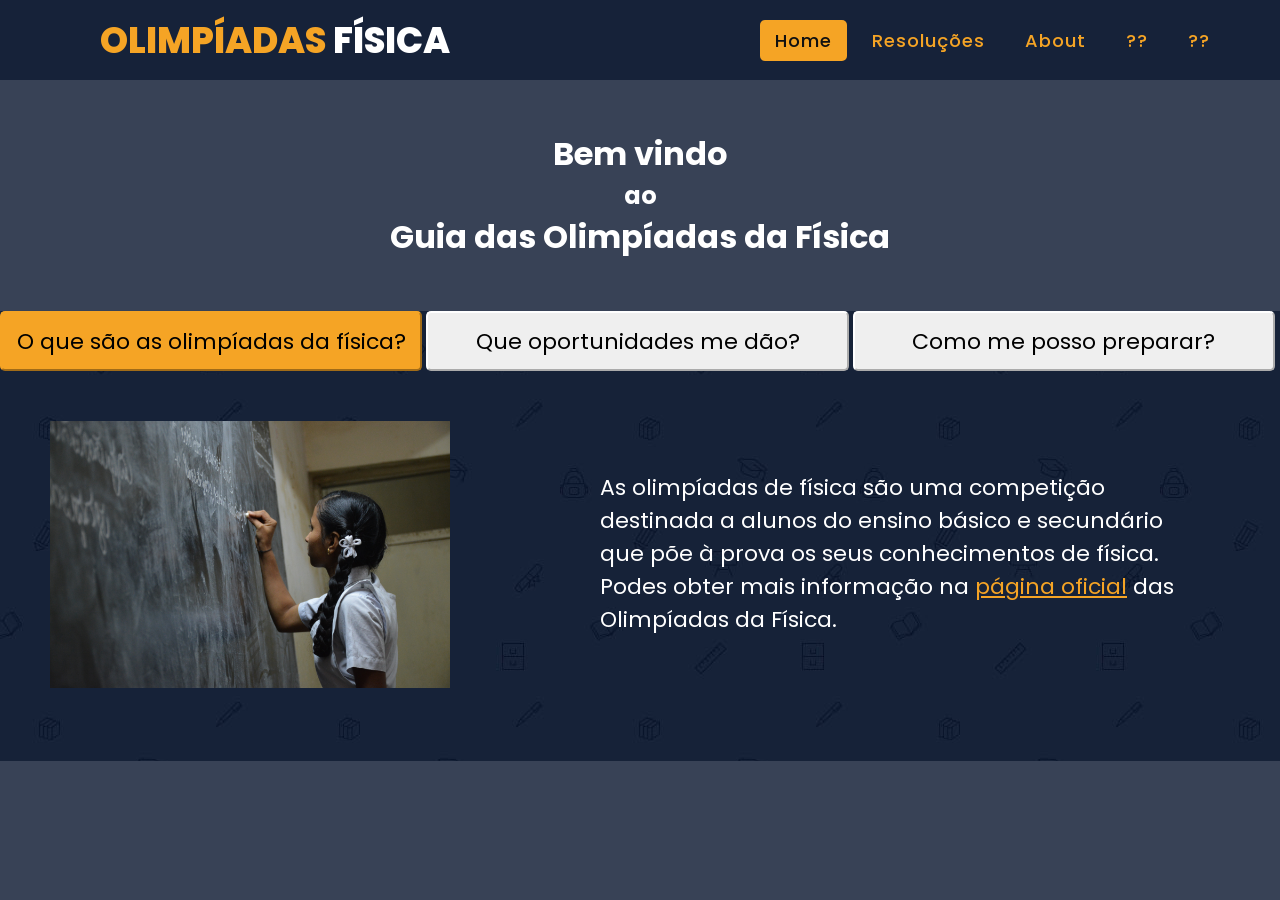
==== index.html @ 45d1bfbf "tabs" ====
<!DOCTYPE html>
<html dir="ltr">
  <head>
    <meta charset="utf-8">
    <title>Guia Olimpíadas da Física</title>
      
    <!--Style-->
    <link rel="stylesheet" href="https://cdnjs.cloudflare.com/ajax/libs/font-awesome/5.15.3/css/all.min.css"/>
    <link rel="stylesheet" href="navbar.css">
    <link rel="stylesheet" href="homestyle.css">
    <meta name="viewport" content="width=device-width, initial-scale=1.0">
  </head>
  <body>
    <nav>
      <div class="logo">
        <span style="color:#f5a425">Olimpíadas</span> Física
      </div>
      <input type="checkbox" id="click">
      <label for="click" class="menu-btn">
        <i class="fas fa-bars"></i>
      </label>
      <ul>
        <li><a class="active" href="#">Home</a></li>
        <li><a href="resolucoes/indice.html">Resoluções</a></li>
        <li><a href="#">About</a></li>
        <li><a href="#">??</a></li>
        <li><a href="#">??</a></li>
      </ul>
    </nav>

    <div id="welcome">
      <h1>Bem vindo</h1>

      <h2>ao</h2>
      <h1>Guia das Olimpíadas da Física</h1>
    </div>

    <div class="tab-zone">
      <div class="tab-bar">
        <button class="tablink active" onclick="openTab(event,'What')">O que são as olimpíadas da física?</button>
        <button class="tablink" onclick="openTab(event,'Why')">Que oportunidades me dão?</button>
        <button class="tablink" onclick="openTab(event,'How')">Como me posso preparar?</button>
      </div>
    
      <div id="What" class="tab">
        <div class="tab-image">
          <img src="what.jpeg" width="400" alt="imagem">
        </div>

        <div class="tab-text1">
          <p>As olimpíadas de física são uma competição destinada a alunos do ensino básico e secundário 
          que põe à prova os seus conhecimentos de física. Podes obter mais informação na <a href="https://olimpiadas.spf.pt/" target="blank">página oficial</a> das Olimpíadas da Física.</p>
        </div>
      </div>

      <div id="Why" class="tab" style="display:none">
        <div class="tab-image">
          <img src="why.jpeg" width="400" alt="imagem">
        </div>

        <div id="tab-text2">
          <p>Para além de explorares o fascinante mundo da física e conheceres pessoas tão interessadas como tu, poderás também
          ter a oportunidade de representar Portugal em provas internacionais<sup>*</sup>.
          </p>

          <p style="font-size:14px"><sup>*</sup>Os melhores classificados do escalão A serão chamados para uma prova de qualificação para representarem Portugal nas 
          <a href="http://euso.eu/" target="blank">EUSO (European Union Science Olympiad)</a>, uma prova em equipa com elevado carácter experimental que conjuga 
          física, química e biologia. 
          </p>

          <p style="font-size:14px"><sup>*</sup>Os 20 melhores classificados do escalão B serão chamados para participar no Quark, onde terão sessões de preparação com 
          docentes da Universidade de Coimbra. Após a preparação, é feita uma prova de seleção para apurar os alunos que irão representar
          Portugal nas <a href="https://www.ipho-new.org/" target="blank">IPhO (International Physics Olympiad)</a> e nas 
          <a href="http://www1.fisica.org.br/~oibf/home/" target="blank">OIbF (Olimpíadas Iberoamericanas de Física)</a>.
          </p>
        </div>
      </div>

      <div id="How" class="tab" style="display:none">
        <div class="tab-image">
          <img src="how.jpeg" width="400" alt="imagem">
        </div>
        <div class="tab-text1">
          <p>Aqui podes encontrar vários recursos e dicas para dominares o currículo das olimpíadas, assim como exercícios e
          resoluções de olimpíadas anteriores.</p>

          <p style="color:#f5a425">De que estás à espera para começar? :D</p>
        </div>
      </div>
    </div>

<script>
function openTab(evt, cityName) {
  var i, x, tablinks;
  x = document.getElementsByClassName("tab");
  for (i = 0; i < x.length; i++) {
    x[i].style.display = "none";
  }
  tablinks = document.getElementsByClassName("tablink");
  for (i = 0; i < x.length; i++) {
    tablinks[i].className = tablinks[i].className.replace(" active", "");
  }
  document.getElementById(cityName).style.display = "block";
  evt.currentTarget.className += " active";
}
</script>

  </body>
</html>
---- navbar.css ----
@import url('https://fonts.googleapis.com/css?family=Poppins:400,500,600,700&display=swap');

*{
  margin: 0;
  padding: 0;
  box-sizing: border-box;
  font-family: 'Poppins', sans-serif;
} 
nav{
  display: flex;
  height: 80px;
  width: 100%;
  background: rgba(22,34,57,0.99);
  align-items: center;
  justify-content: space-between;
  padding: 0 50px 0 100px;
  flex-wrap: wrap;
}
nav .logo{
  text-transform: uppercase;
  font-weight: 800;
  font-size: 36px;
  
}
nav ul{
  display: flex;
  flex-wrap: wrap;
  list-style: none;
}
nav ul li{
  margin: 0 5px;
}
nav ul li a{
  color: #f2f2f2;
  text-decoration: none;
  font-size: 18px;
  font-weight: 500;
  padding: 8px 15px;
  border-radius: 5px;
  letter-spacing: 1px;
  transition: all 0.3s ease;
}
nav ul li a.active,
nav ul li a:hover{
  color: #111;
  background: #f5a425
}
nav .menu-btn i{
  color: #fff;
  font-size: 22px;
  cursor: pointer;
  display: none;
}
input[type="checkbox"]{
  display: none;
}
@media (max-width: 1000px){
  nav{
    padding: 0 40px 0 50px;
  }
}
@media (max-width: 920px) {
  nav .menu-btn i{
    display: block;
  }
  #click:checked ~ .menu-btn i:before{
    content: "\f00d";
  }
  nav ul{
    position: fixed;
    top: 80px;
    left: -100%;
    background: #111;
    height: 100vh;
    width: 100%;
    text-align: center;
    display: block;
    transition: all 0.3s ease;
  }
  #click:checked ~ ul{
    left: 0;
  }
  nav ul li{
    width: 100%;
    margin: 40px 0;
  }
  nav ul li a{
    width: 100%;
    margin-left: -100%;
    display: block;
    font-size: 20px;
    transition: 0.6s cubic-bezier(0.68, -0.55, 0.265, 1.55);
  }
  #click:checked ~ ul li a{
    margin-left: 0px;
  }
  nav ul li a.active,
  nav ul li a:hover{
    background: none;
    color: #f5a425;
  }
}
.content{
  position: absolute;
  top: 50%;
  left: 50%;
  transform: translate(-50%, -50%);
  text-align: center;
  z-index: -1;
  width: 100%;
  padding: 0 30px;
  color: #1b1b1b;
}
.content div{
  font-size: 40px;
  font-weight: 700;
}
---- homestyle.css ----
body {
	background-color: rgba(22,34,57,0.85);
	color: white;
}

#content {
  margin: 20px;
}

a:link {
  color: #f5a425
}

a:hover {
  opacity: 0.8;
}

a:visited {
  color: #f5a425
}

#welcome {
  text-align: center;
  margin-top: 50px;
  margin-bottom: 50px;
}


.tab-bar {
  width: 100%;
  margin: auto;
}

.tablink {
  width:33%;
  height: 60px;
  font-size: 22px;
  border-radius: 5px;
  border-color: white;
}

.tablink:hover {
  background-color: #f5a425;
  border-color: #f5a425;
  transition: all 0.3s ease;
}

.active {
  background-color: #f5a425;
  border-color: #f5a425;
}

.tab-zone {
  background-image: url("tabs-background.jpg");
  background-color: rgba(22,34,57,0.85);
  height: 450px;
}

.tab-image{
  width: 500px;
  float: left;
  margin: 50px;
}

.tab-text1 {
  padding: 100px;
  font-size: 22px;
}

#tab-text2 {
  padding: 50px;
  font-size: 20px;
}

#tab-text2 p {
  margin-bottom: 20px;
}

.tab-text1 p {
  margin-bottom: 20px;
}
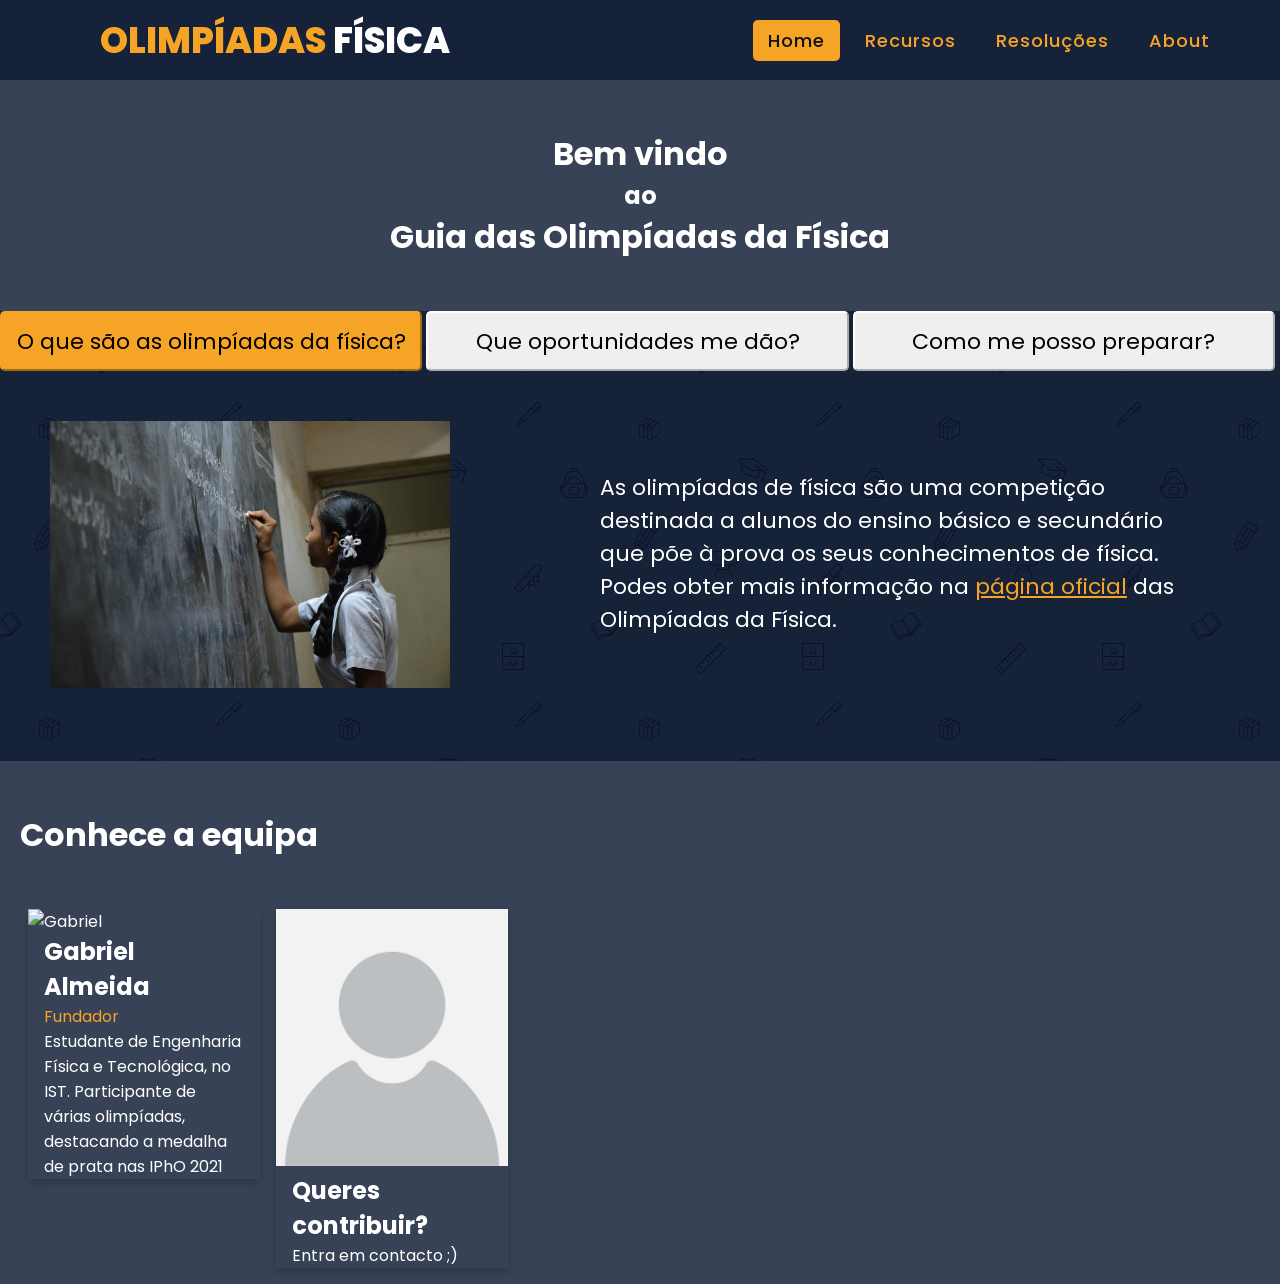
==== commit be44bd88: "2021 resolucoes" ====
--- a/index.html
+++ b/index.html
@@ -9,6 +9,9 @@
     <link rel="stylesheet" href="navbar.css">
     <link rel="stylesheet" href="homestyle.css">
     <meta name="viewport" content="width=device-width, initial-scale=1.0">
+
+    <!--Script-->
+    <script type="text/javascript" src="tabscript.js"></script>
   </head>
   <body>
     <nav>
@@ -21,10 +24,9 @@
       </label>
       <ul>
         <li><a class="active" href="#">Home</a></li>
+        <li><a href="recursos.html">Recursos</a></li>
         <li><a href="resolucoes/indice.html">Resoluções</a></li>
-        <li><a href="#">About</a></li>
-        <li><a href="#">??</a></li>
-        <li><a href="#">??</a></li>
+        <li><a href="#about">About</a></li>
       </ul>
     </nav>
 
@@ -44,7 +46,7 @@
     
       <div id="What" class="tab">
         <div class="tab-image">
-          <img src="what.jpeg" width="400" alt="imagem">
+          <img src="images/what.jpeg" width="400" alt="imagem">
         </div>
 
         <div class="tab-text1">
@@ -55,7 +57,7 @@
 
       <div id="Why" class="tab" style="display:none">
         <div class="tab-image">
-          <img src="why.jpeg" width="400" alt="imagem">
+          <img src="images/why.jpeg" width="400" alt="imagem">
         </div>
 
         <div id="tab-text2">
@@ -78,7 +80,7 @@
 
       <div id="How" class="tab" style="display:none">
         <div class="tab-image">
-          <img src="how.jpeg" width="400" alt="imagem">
+          <img src="images/how.jpeg" width="400" alt="imagem">
         </div>
         <div class="tab-text1">
           <p>Aqui podes encontrar vários recursos e dicas para dominares o currículo das olimpíadas, assim como exercícios e
@@ -89,21 +91,34 @@
       </div>
     </div>
 
-<script>
-function openTab(evt, cityName) {
-  var i, x, tablinks;
-  x = document.getElementsByClassName("tab");
-  for (i = 0; i < x.length; i++) {
-    x[i].style.display = "none";
-  }
-  tablinks = document.getElementsByClassName("tablink");
-  for (i = 0; i < x.length; i++) {
-    tablinks[i].className = tablinks[i].className.replace(" active", "");
-  }
-  document.getElementById(cityName).style.display = "block";
-  evt.currentTarget.className += " active";
-}
-</script>
+    <div id="about">
+      <h1>Conhece a equipa</h1>
 
+      <div class="row">
+  <div class="column">
+    <div class="card">
+      <img src="images/GabrielAlmeida.jpg" alt="Gabriel" style="width:100%">
+      <div class="container">
+        <h2>Gabriel Almeida</h2>
+        <p class="title">Fundador</p>
+        <p>Estudante de Engenharia Física e Tecnológica, no IST. Participante de várias olimpíadas, destacando a medalha de prata nas IPhO 2021</p>
+        <!--p>example@example.com</p-->
+      </div>
+    </div>
+  </div>
+
+  <div class="column">
+    <div class="card">
+      <img src="images/unknown_person.jpeg" alt="unknown" style="width:100%">
+      <div class="container">
+        <h2>Queres contribuir?</h2>
+        <p class="title"></p>
+        <p>Entra em contacto ;)</p>
+        <p></p>
+      </div>
+    </div>
+  </div>
+</div>
+    </div>
   </body>
 </html>
--- a/homestyle.css
+++ b/homestyle.css
@@ -51,7 +51,7 @@
 }
 
 .tab-zone {
-  background-image: url("tabs-background.jpg");
+  background-image: url("images/tabs-background.jpg");
   background-color: rgba(22,34,57,0.85);
   height: 450px;
 }
@@ -79,3 +79,47 @@
 .tab-text1 p {
   margin-bottom: 20px;
 }
+
+#about{
+  margin: 50px 20px 0px 20px;
+}
+
+.row {
+  margin-top: 50px;
+}
+/* Three columns side by side */
+.column {
+  float: left;
+  width: 20%;
+  margin-bottom: 16px;
+  padding: 0 8px;
+}
+
+/* Display the columns below each other instead of side by side on small screens */
+@media screen and (max-width: 650px) {
+  .column {
+    width: 100%;
+    display: block;
+  }
+}
+
+/* Add some shadows to create a card effect */
+.card {
+  box-shadow: 0 4px 8px 0 rgba(0, 0, 0, 0.2);
+}
+
+/* Some left and right padding inside the container */
+.container {
+  padding: 0 16px;
+}
+
+/* Clear floats */
+.container::after, .row::after {
+  content: "";
+  clear: both;
+  display: table;
+}
+
+.title {
+  color: #f5a425;
+}
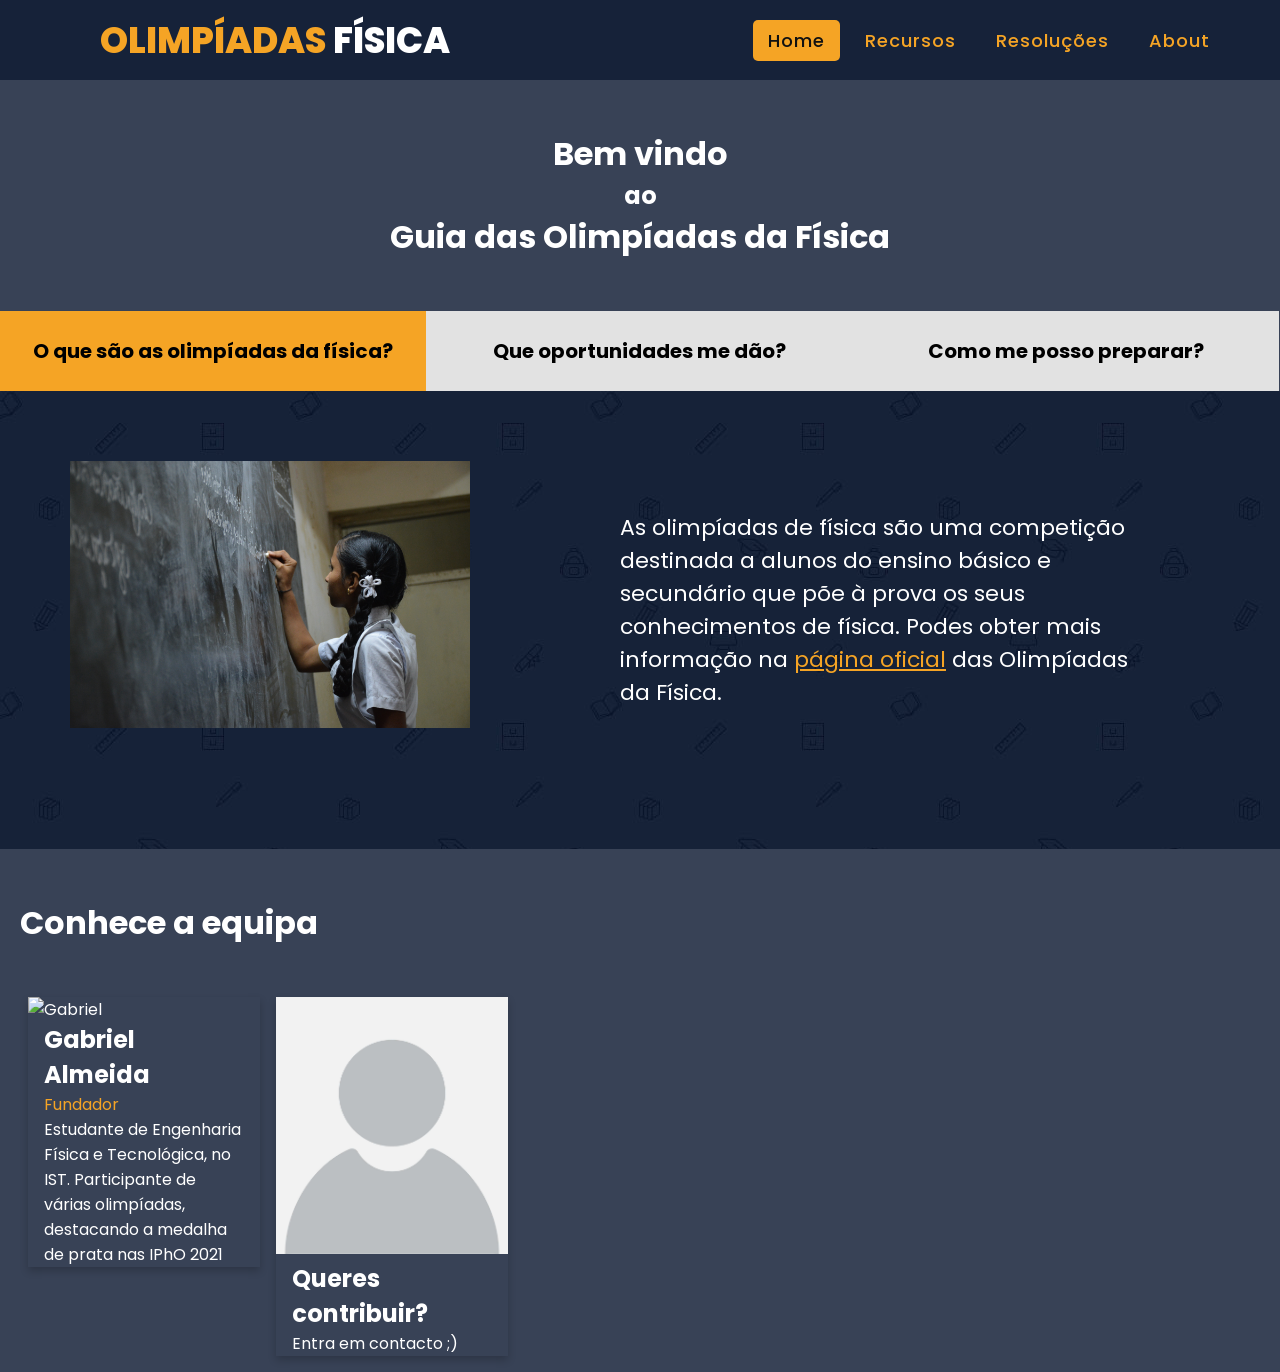
==== commit 97f3a3cd: "tabs fixed" ====
--- a/index.html
+++ b/index.html
@@ -9,9 +9,6 @@
     <link rel="stylesheet" href="navbar.css">
     <link rel="stylesheet" href="homestyle.css">
     <meta name="viewport" content="width=device-width, initial-scale=1.0">
-
-    <!--Script-->
-    <script type="text/javascript" src="tabscript.js"></script>
   </head>
   <body>
     <nav>
@@ -37,59 +34,56 @@
       <h1>Guia das Olimpíadas da Física</h1>
     </div>
 
-    <div class="tab-zone">
-      <div class="tab-bar">
-        <button class="tablink active" onclick="openTab(event,'What')">O que são as olimpíadas da física?</button>
-        <button class="tablink" onclick="openTab(event,'Why')">Que oportunidades me dão?</button>
-        <button class="tablink" onclick="openTab(event,'How')">Como me posso preparar?</button>
-      </div>
-    
-      <div id="What" class="tab">
-        <div class="tab-image">
-          <img src="images/what.jpeg" width="400" alt="imagem">
-        </div>
-
-        <div class="tab-text1">
-          <p>As olimpíadas de física são uma competição destinada a alunos do ensino básico e secundário 
-          que põe à prova os seus conhecimentos de física. Podes obter mais informação na <a href="https://olimpiadas.spf.pt/" target="blank">página oficial</a> das Olimpíadas da Física.</p>
-        </div>
+    <div class="mytabs">
+    <input type="radio" id="tabwhat" name="mytabs" checked="checked">
+    <label for="tabwhat">O que são as olimpíadas da física?</label>
+    <div class="tab">
+      <div class="tab-image">
+        <img src="images/what.jpeg" width="400" alt="imagem">
       </div>
 
-      <div id="Why" class="tab" style="display:none">
-        <div class="tab-image">
-          <img src="images/why.jpeg" width="400" alt="imagem">
-        </div>
+      <div class="tab-text1">
+        <p>As olimpíadas de física são uma competição destinada a alunos do ensino básico e secundário 
+        que põe à prova os seus conhecimentos de física. Podes obter mais informação na <a href="https://olimpiadas.spf.pt/" target="blank">página oficial</a> das Olimpíadas da Física.</p>
+      </div>
+    </div>
 
-        <div id="tab-text2">
-          <p>Para além de explorares o fascinante mundo da física e conheceres pessoas tão interessadas como tu, poderás também
-          ter a oportunidade de representar Portugal em provas internacionais<sup>*</sup>.
-          </p>
-
-          <p style="font-size:14px"><sup>*</sup>Os melhores classificados do escalão A serão chamados para uma prova de qualificação para representarem Portugal nas 
-          <a href="http://euso.eu/" target="blank">EUSO (European Union Science Olympiad)</a>, uma prova em equipa com elevado carácter experimental que conjuga 
-          física, química e biologia. 
-          </p>
-
-          <p style="font-size:14px"><sup>*</sup>Os 20 melhores classificados do escalão B serão chamados para participar no Quark, onde terão sessões de preparação com 
-          docentes da Universidade de Coimbra. Após a preparação, é feita uma prova de seleção para apurar os alunos que irão representar
-          Portugal nas <a href="https://www.ipho-new.org/" target="blank">IPhO (International Physics Olympiad)</a> e nas 
-          <a href="http://www1.fisica.org.br/~oibf/home/" target="blank">OIbF (Olimpíadas Iberoamericanas de Física)</a>.
-          </p>
-        </div>
+    <input type="radio" id="tabwhy" name="mytabs">
+    <label for="tabwhy">Que oportunidades me dão?</label>
+    <div class="tab">
+      <div class="tab-image">
+        <img src="images/why.jpeg" width="400" alt="imagem">
       </div>
 
-      <div id="How" class="tab" style="display:none">
-        <div class="tab-image">
-          <img src="images/how.jpeg" width="400" alt="imagem">
-        </div>
-        <div class="tab-text1">
-          <p>Aqui podes encontrar vários recursos e dicas para dominares o currículo das olimpíadas, assim como exercícios e
-          resoluções de olimpíadas anteriores.</p>
+      <div id="tab-text2">
+        <p>Para além de explorares o fascinante mundo da física e conheceres pessoas tão interessadas como tu, poderás também
+        ter a oportunidade de representar Portugal em provas internacionais<sup>*</sup>.</p>
 
-          <p style="color:#f5a425">De que estás à espera para começar? :D</p>
-        </div>
+        <p style="font-size:14px"><sup>*</sup>Os melhores classificados do escalão A serão chamados para uma prova de qualificação para representarem Portugal nas 
+        <a href="http://euso.eu/" target="blank">EUSO (European Union Science Olympiad)</a>, uma prova em equipa com elevado carácter experimental que conjuga física, química e biologia.</p>
+
+        <p style="font-size:14px"><sup>*</sup>Os 20 melhores classificados do escalão B serão chamados para participar no Quark, onde terão sessões de preparação com docentes da Universidade de Coimbra. Após a preparação, é feita uma prova de seleção para apurar os alunos que irão representar Portugal nas 
+        <a href="https://www.ipho-new.org/" target="blank">IPhO (International Physics Olympiad)</a> e nas 
+        <a href="http://www1.fisica.org.br/~oibf/home/" target="blank">OIbF (Olimpíadas Iberoamericanas de Física)</a>.
+        </p>
       </div>
     </div>
+
+    <input type="radio" id="tabhow" name="mytabs">
+    <label for="tabhow">Como me posso preparar?</label>
+    <div class="tab">
+      <div class="tab-image">
+          <img src="images/how.jpeg" width="400" alt="imagem">
+      </div>
+      <div class="tab-text1">
+        <p>Aqui podes encontrar vários recursos e dicas para dominares o currículo das olimpíadas, assim como exercícios e
+        resoluções de olimpíadas anteriores.</p>
+
+        <p style="color:#f5a425">De que estás à espera para começar? :D</p>
+      </div>
+    </div>
+
+  </div>
 
     <div id="about">
       <h1>Conhece a equipa</h1>
--- a/homestyle.css
+++ b/homestyle.css
@@ -25,35 +25,52 @@
   margin-bottom: 50px;
 }
 
+/* 
+///////////////////
+//               //
+// TABS SECTION  //
+//               //
+///////////////////
+*/
 
-.tab-bar {
-  width: 100%;
-  margin: auto;
+.mytabs {
+    display: flex;
+    flex-wrap: wrap;
+    margin-top: 50px;
+}
+.mytabs input[type="radio"] {
+    display: none;
+}
+.mytabs label {
+    padding: 25px;
+    background: #e2e2e2;
+    font-weight: bold;
+    font-size: 20px;
+    color: black;
+    width: 33.3%;
+    text-align: center;
+}
+.mytabs label:hover {
+    background-color: #f5a425;
 }
 
-.tablink {
-  width:33%;
-  height: 60px;
-  font-size: 22px;
-  border-radius: 5px;
-  border-color: white;
+.mytabs .tab {
+    width: 100%;
+    padding: 20px;
+    background-image: url("images/tabs-background.jpg");
+    order: 1;
+    display: none;
+}
+.mytabs .tab h2 {
+    font-size: 3em;
 }
 
-.tablink:hover {
-  background-color: #f5a425;
-  border-color: #f5a425;
-  transition: all 0.3s ease;
+.mytabs input[type='radio']:checked + label + .tab {
+    display: block;
 }
 
-.active {
-  background-color: #f5a425;
-  border-color: #f5a425;
-}
-
-.tab-zone {
-  background-image: url("images/tabs-background.jpg");
-  background-color: rgba(22,34,57,0.85);
-  height: 450px;
+.mytabs input[type="radio"]:checked + label {
+    background: #f5a425;
 }
 
 .tab-image{
@@ -79,6 +96,17 @@
 .tab-text1 p {
   margin-bottom: 20px;
 }
+
+
+
+
+/* 
+///////////////////
+//               //
+// ABOUT SECTION //
+//               //
+///////////////////
+*/
 
 #about{
   margin: 50px 20px 0px 20px;
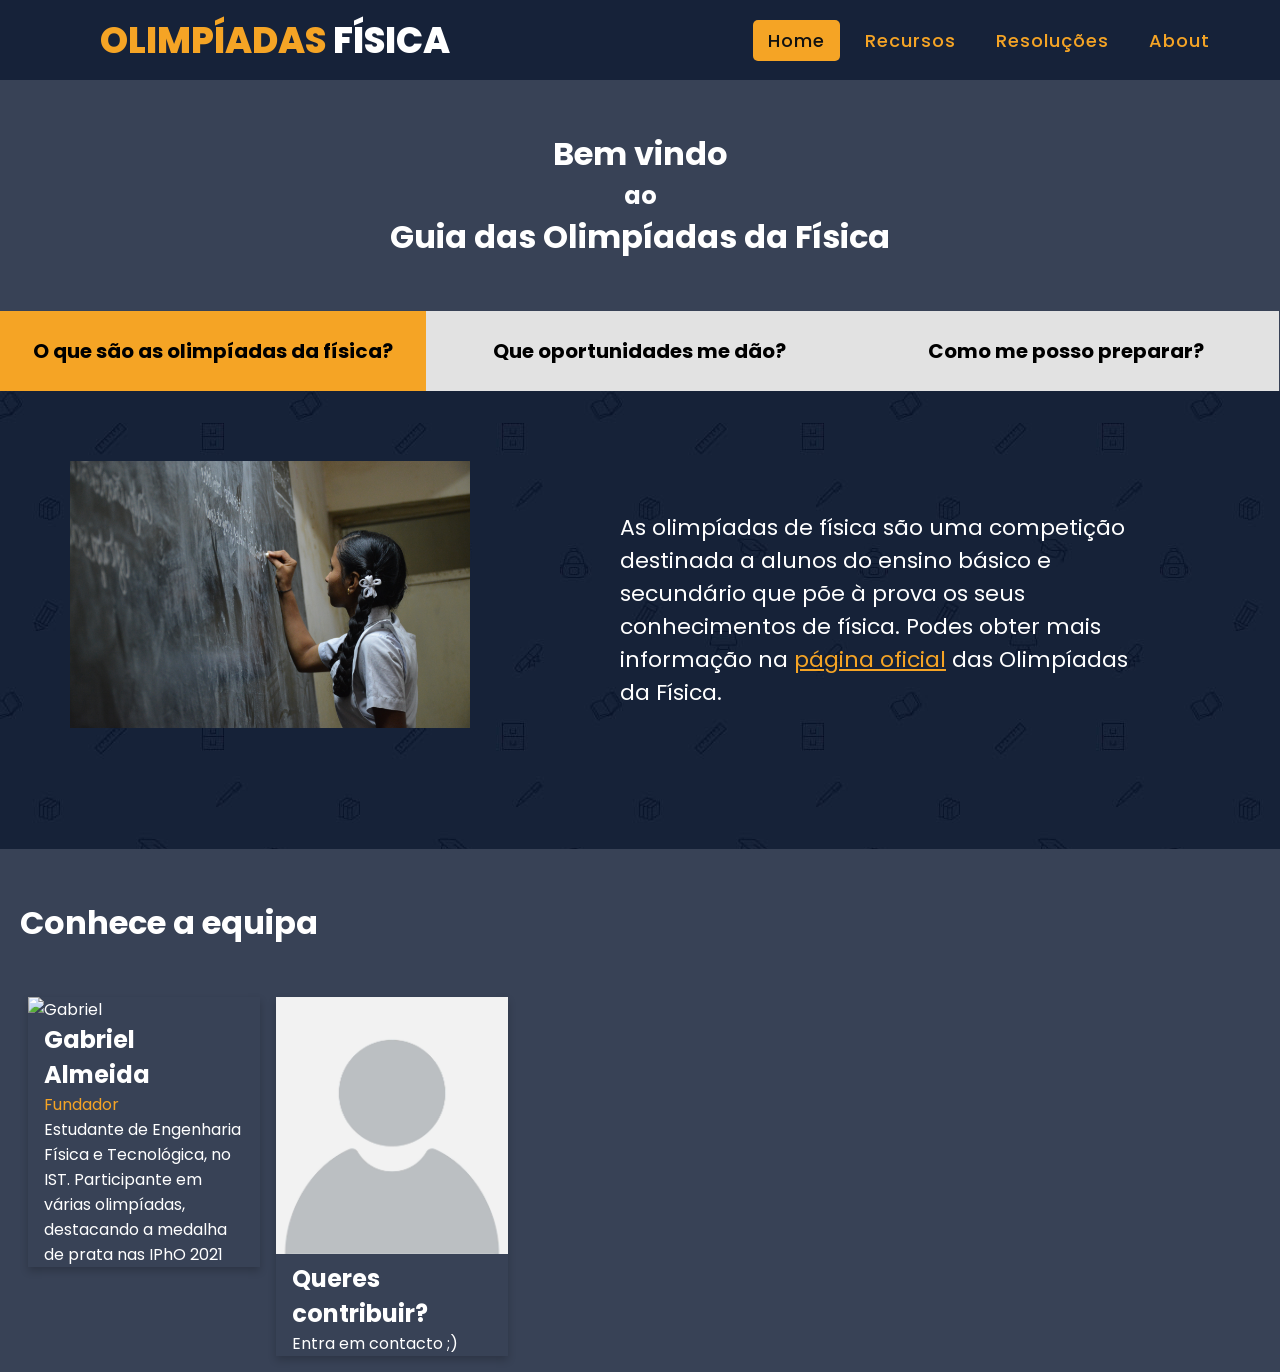
==== commit 8f7ca4f2: "pagina recursos" ====
--- a/index.html
+++ b/index.html
@@ -95,7 +95,7 @@
       <div class="container">
         <h2>Gabriel Almeida</h2>
         <p class="title">Fundador</p>
-        <p>Estudante de Engenharia Física e Tecnológica, no IST. Participante de várias olimpíadas, destacando a medalha de prata nas IPhO 2021</p>
+        <p>Estudante de Engenharia Física e Tecnológica, no IST. Participante em várias olimpíadas, destacando a medalha de prata nas IPhO 2021</p>
         <!--p>example@example.com</p-->
       </div>
     </div>
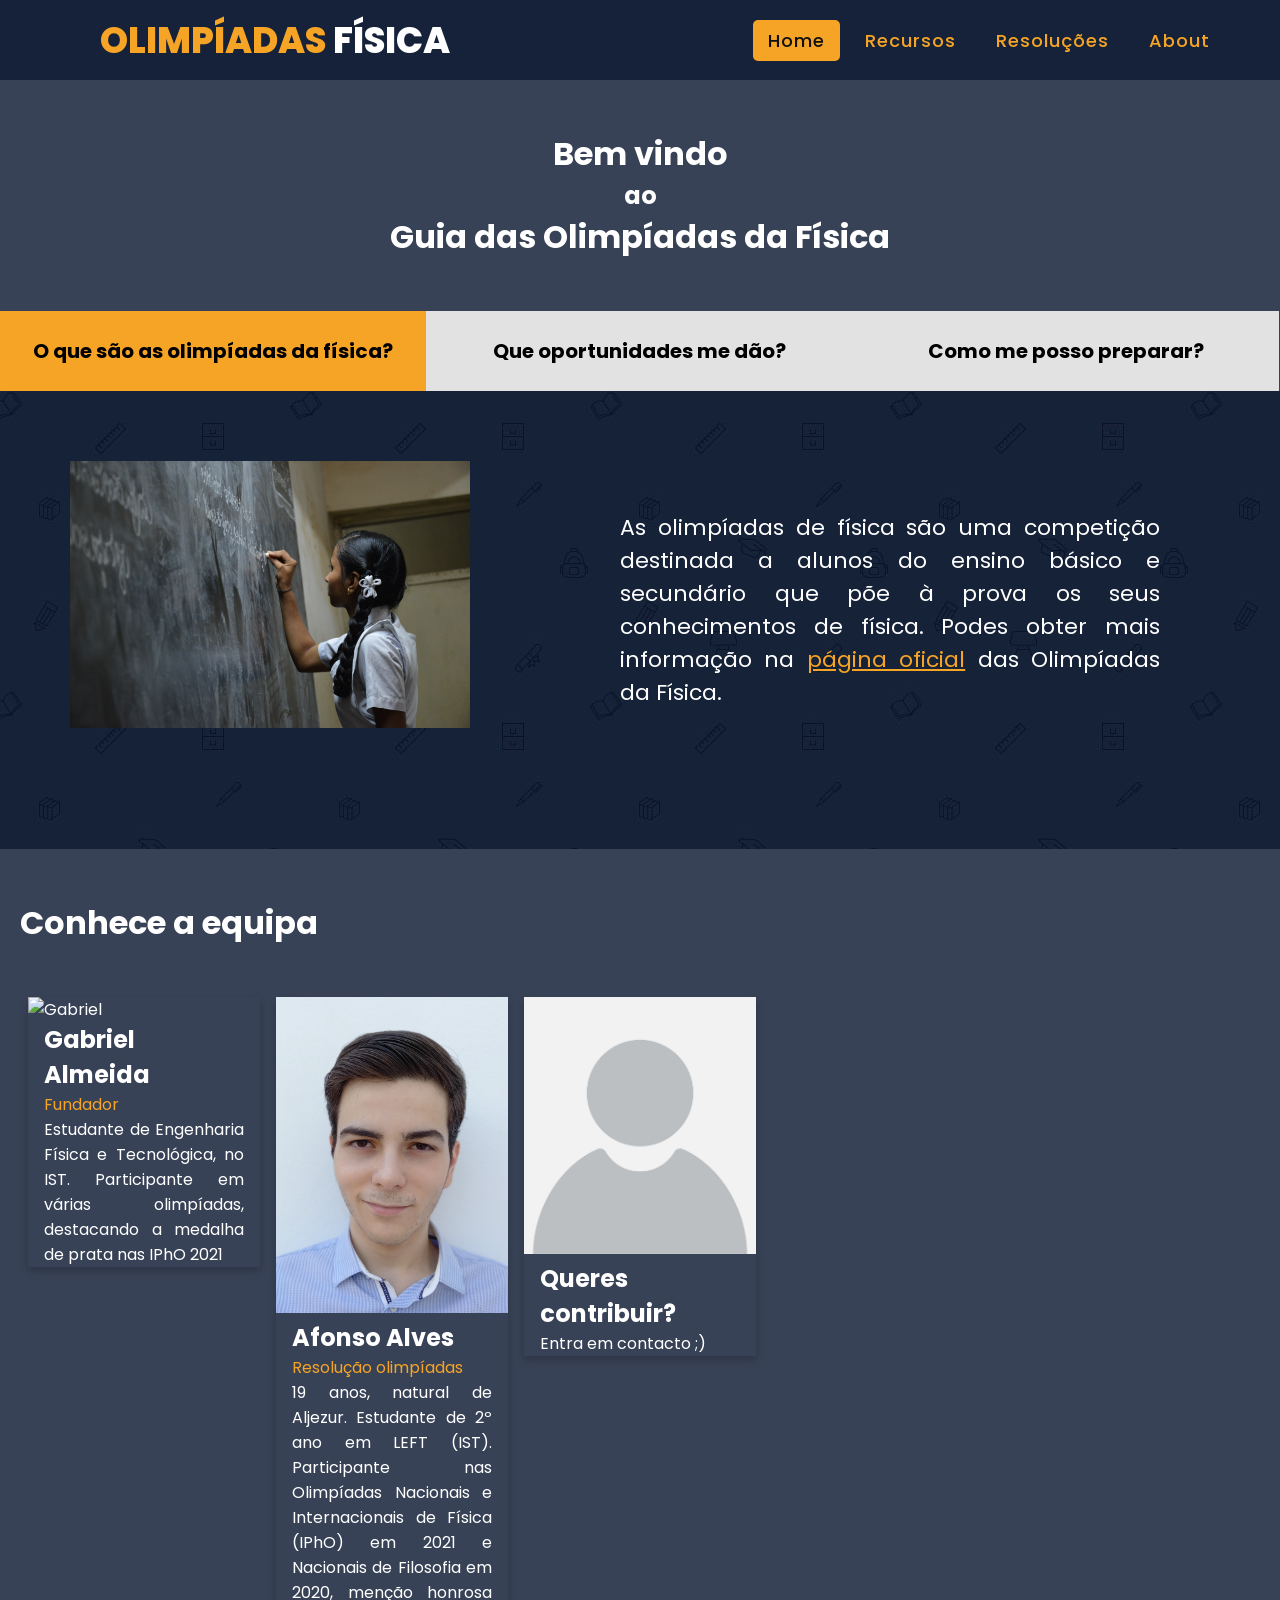
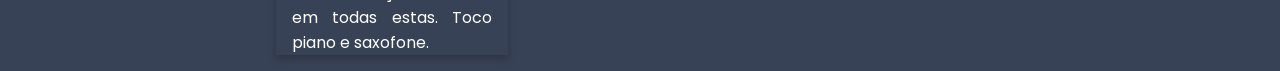
==== commit f58022ac: "2018 nac B + Afonso Alves" ====
--- a/index.html
+++ b/index.html
@@ -6,8 +6,8 @@
       
     <!--Style-->
     <link rel="stylesheet" href="https://cdnjs.cloudflare.com/ajax/libs/font-awesome/5.15.3/css/all.min.css"/>
-    <link rel="stylesheet" href="navbar.css">
-    <link rel="stylesheet" href="homestyle.css">
+    <link rel="stylesheet" href="style/navbar.css">
+    <link rel="stylesheet" href="style/homestyle.css">
     <meta name="viewport" content="width=device-width, initial-scale=1.0">
   </head>
   <body>
@@ -103,6 +103,18 @@
 
   <div class="column">
     <div class="card">
+      <img src="images/AfonsoAlves.jpeg" alt="Afonso Alves" style="width:100%">
+      <div class="container">
+        <h2>Afonso Alves</h2>
+        <p class="title">Resolução olimpíadas</p>
+        <p>19 anos, natural de Aljezur. Estudante de 2º ano em LEFT (IST). Participante nas Olimpíadas Nacionais e Internacionais de Física (IPhO) em 2021 e Nacionais de Filosofia em 2020, menção honrosa em todas estas. Toco piano e saxofone.</p>
+        <!--p>example@example.com</p-->
+      </div>
+    </div>
+  </div>
+
+  <div class="column">
+    <div class="card">
       <img src="images/unknown_person.jpeg" alt="unknown" style="width:100%">
       <div class="container">
         <h2>Queres contribuir?</h2>
--- a/style/navbar.css
+++ b/style/navbar.css
@@ -0,0 +1,117 @@
+@import url('https://fonts.googleapis.com/css?family=Poppins:400,500,600,700&display=swap');
+
+*{
+  margin: 0;
+  padding: 0;
+  box-sizing: border-box;
+  font-family: 'Poppins', sans-serif;
+} 
+nav{
+  display: flex;
+  height: 80px;
+  width: 100%;
+  background: rgba(22,34,57,0.99);
+  align-items: center;
+  justify-content: space-between;
+  padding: 0 50px 0 100px;
+  flex-wrap: wrap;
+}
+nav .logo{
+  text-transform: uppercase;
+  font-weight: 800;
+  font-size: 36px;
+  
+}
+nav ul{
+  display: flex;
+  flex-wrap: wrap;
+  list-style: none;
+}
+nav ul li{
+  margin: 0 5px;
+}
+nav ul li a{
+  color: #f2f2f2;
+  text-decoration: none;
+  font-size: 18px;
+  font-weight: 500;
+  padding: 8px 15px;
+  border-radius: 5px;
+  letter-spacing: 1px;
+  transition: all 0.3s ease;
+}
+nav ul li a.active,
+nav ul li a:hover{
+  color: #111;
+  background: #f5a425
+}
+nav .menu-btn i{
+  color: #fff;
+  font-size: 22px;
+  cursor: pointer;
+  display: none;
+}
+input[type="checkbox"]{
+  display: none;
+}
+@media (max-width: 1000px){
+  nav{
+    padding: 0 40px 0 50px;
+  }
+}
+@media (max-width: 920px) {
+  nav .menu-btn i{
+    display: block;
+  }
+  #click:checked ~ .menu-btn i:before{
+    content: "\f00d";
+  }
+  nav ul{
+    position: fixed;
+    top: 80px;
+    left: -100%;
+    background: #111;
+    height: 100vh;
+    width: 100%;
+    text-align: center;
+    display: block;
+    transition: all 0.3s ease;
+  }
+  #click:checked ~ ul{
+    left: 0;
+  }
+  nav ul li{
+    width: 100%;
+    margin: 40px 0;
+  }
+  nav ul li a{
+    width: 100%;
+    margin-left: -100%;
+    display: block;
+    font-size: 20px;
+    transition: 0.6s cubic-bezier(0.68, -0.55, 0.265, 1.55);
+  }
+  #click:checked ~ ul li a{
+    margin-left: 0px;
+  }
+  nav ul li a.active,
+  nav ul li a:hover{
+    background: none;
+    color: #f5a425;
+  }
+}
+.content{
+  position: absolute;
+  top: 50%;
+  left: 50%;
+  transform: translate(-50%, -50%);
+  text-align: center;
+  z-index: -1;
+  width: 100%;
+  padding: 0 30px;
+  color: #1b1b1b;
+}
+.content div{
+  font-size: 40px;
+  font-weight: 700;
+}
--- a/style/homestyle.css
+++ b/style/homestyle.css
@@ -0,0 +1,158 @@
+body {
+	background-color: rgba(22,34,57,0.85);
+	color: white;
+}
+
+#content {
+  margin: 20px;
+}
+
+a:link {
+  color: #f5a425
+}
+
+a:hover {
+  opacity: 0.8;
+}
+
+a:visited {
+  color: #f5a425
+}
+
+#welcome {
+  text-align: center;
+  margin-top: 50px;
+  margin-bottom: 50px;
+}
+
+/* 
+///////////////////
+//               //
+// TABS SECTION  //
+//               //
+///////////////////
+*/
+
+.mytabs {
+    display: flex;
+    flex-wrap: wrap;
+    margin-top: 50px;
+}
+.mytabs input[type="radio"] {
+    display: none;
+}
+.mytabs label {
+    padding: 25px;
+    background: #e2e2e2;
+    font-weight: bold;
+    font-size: 20px;
+    color: black;
+    width: 33.3%;
+    text-align: center;
+}
+.mytabs label:hover {
+    background-color: #f5a425;
+}
+
+.mytabs .tab {
+    width: 100%;
+    padding: 20px;
+    background-image: url("../images/tabs-background.jpg");
+    order: 1;
+    display: none;
+
+    text-align: justify;
+    text-justify: inter-word;
+}
+.mytabs .tab h2 {
+    font-size: 3em;
+}
+
+.mytabs input[type='radio']:checked + label + .tab {
+    display: block;
+}
+
+.mytabs input[type="radio"]:checked + label {
+    background: #f5a425;
+}
+
+.tab-image{
+  width: 500px;
+  float: left;
+  margin: 50px;
+}
+
+.tab-text1 {
+  padding: 100px;
+  font-size: 22px;
+}
+
+#tab-text2 {
+  padding: 50px;
+  font-size: 20px;
+}
+
+#tab-text2 p {
+  margin-bottom: 20px;
+}
+
+.tab-text1 p {
+  margin-bottom: 20px;
+}
+
+
+
+
+/* 
+///////////////////
+//               //
+// ABOUT SECTION //
+//               //
+///////////////////
+*/
+
+#about{
+  margin: 50px 20px 0px 20px;
+}
+
+.row {
+  margin-top: 50px;
+}
+/* Three columns side by side */
+.column {
+  float: left;
+  width: 20%;
+  margin-bottom: 16px;
+  padding: 0 8px;
+  text-align: justify;
+  text-justify: inter-word;
+}
+
+/* Display the columns below each other instead of side by side on small screens */
+@media screen and (max-width: 650px) {
+  .column {
+    width: 100%;
+    display: block;
+  }
+}
+
+/* Add some shadows to create a card effect */
+.card {
+  box-shadow: 0 4px 8px 0 rgba(0, 0, 0, 0.2);
+}
+
+/* Some left and right padding inside the container */
+.container {
+  padding: 0 16px;
+}
+
+/* Clear floats */
+.container::after, .row::after {
+  content: "";
+  clear: both;
+  display: table;
+}
+
+.title {
+  color: #f5a425;
+}
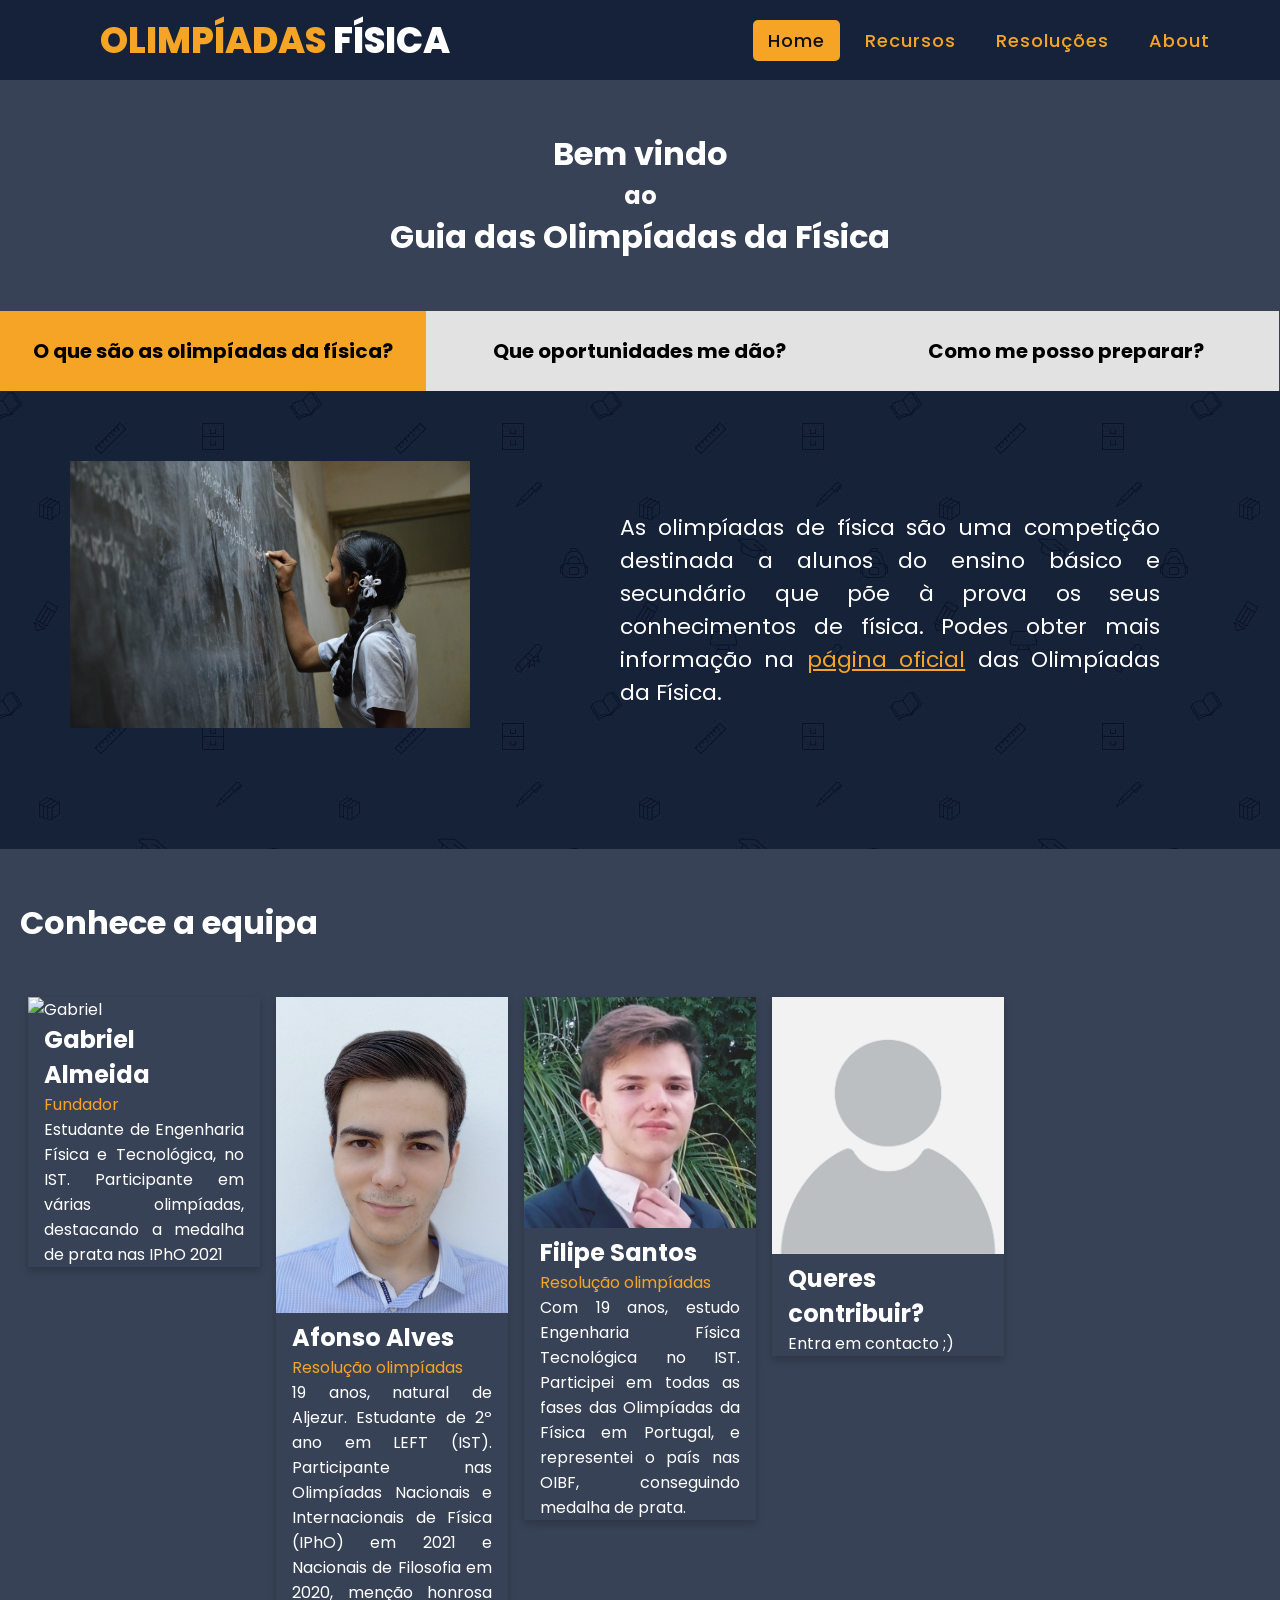
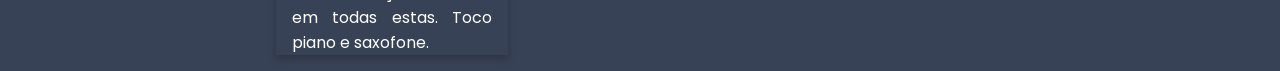
==== commit 86e7dd1d: "filipe equipa" ====
--- a/index.html
+++ b/index.html
@@ -115,6 +115,18 @@
 
   <div class="column">
     <div class="card">
+      <img src="images/FilipeSantos.jpeg" alt="Filipe Santos" style="width:100%">
+      <div class="container">
+        <h2>Filipe Santos</h2>
+        <p class="title">Resolução olimpíadas</p>
+        <p>Com 19 anos, estudo Engenharia Física Tecnológica no IST. Participei em todas as fases das Olimpíadas da Física em Portugal, e representei o país nas OIBF, conseguindo medalha de prata.</p>
+        <!--p>example@example.com</p-->
+      </div>
+    </div>
+  </div>
+
+  <div class="column">
+    <div class="card">
       <img src="images/unknown_person.jpeg" alt="unknown" style="width:100%">
       <div class="container">
         <h2>Queres contribuir?</h2>
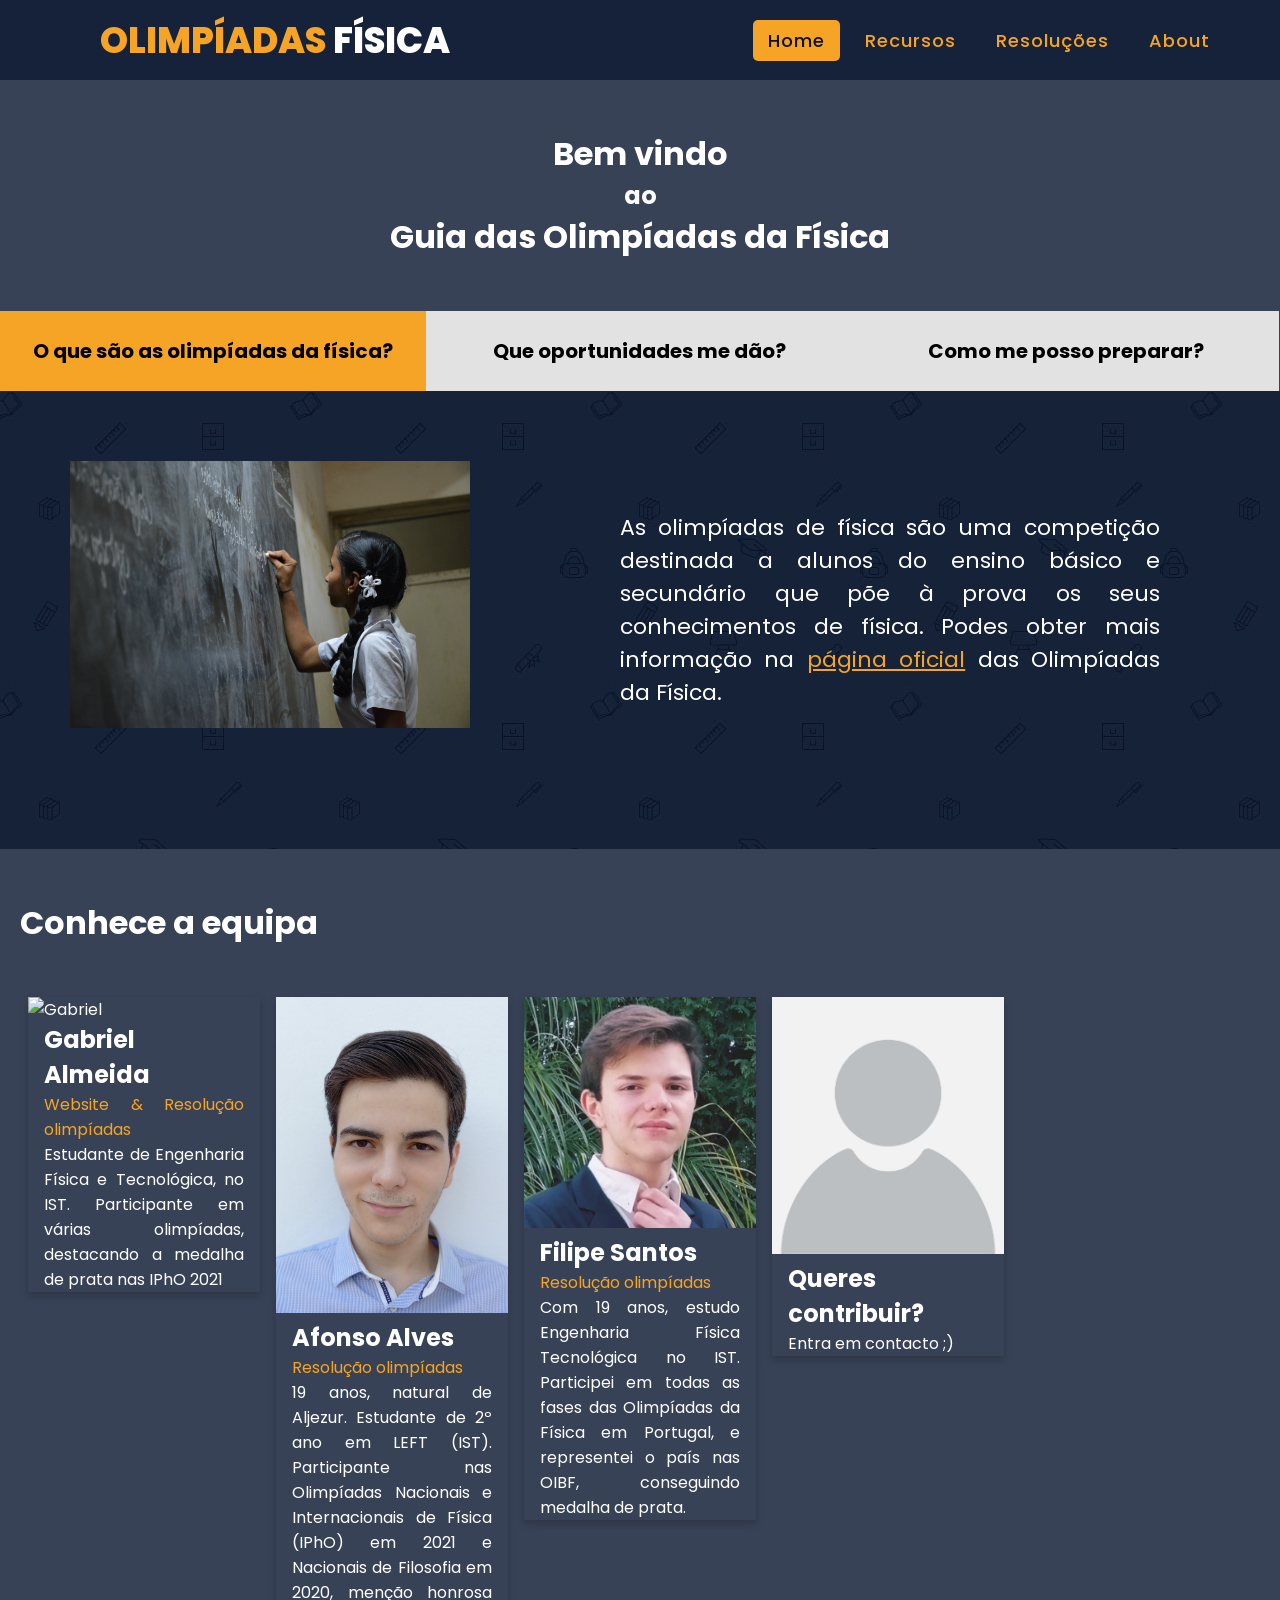
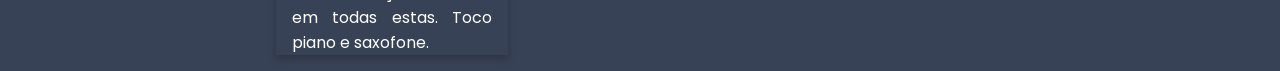
==== commit 3e6536bd: "descricao gabriel" ====
--- a/index.html
+++ b/index.html
@@ -94,7 +94,7 @@
       <img src="images/GabrielAlmeida.jpg" alt="Gabriel" style="width:100%">
       <div class="container">
         <h2>Gabriel Almeida</h2>
-        <p class="title">Fundador</p>
+        <p class="title">Website & Resolução olimpíadas</p>
         <p>Estudante de Engenharia Física e Tecnológica, no IST. Participante em várias olimpíadas, destacando a medalha de prata nas IPhO 2021</p>
         <!--p>example@example.com</p-->
       </div>
